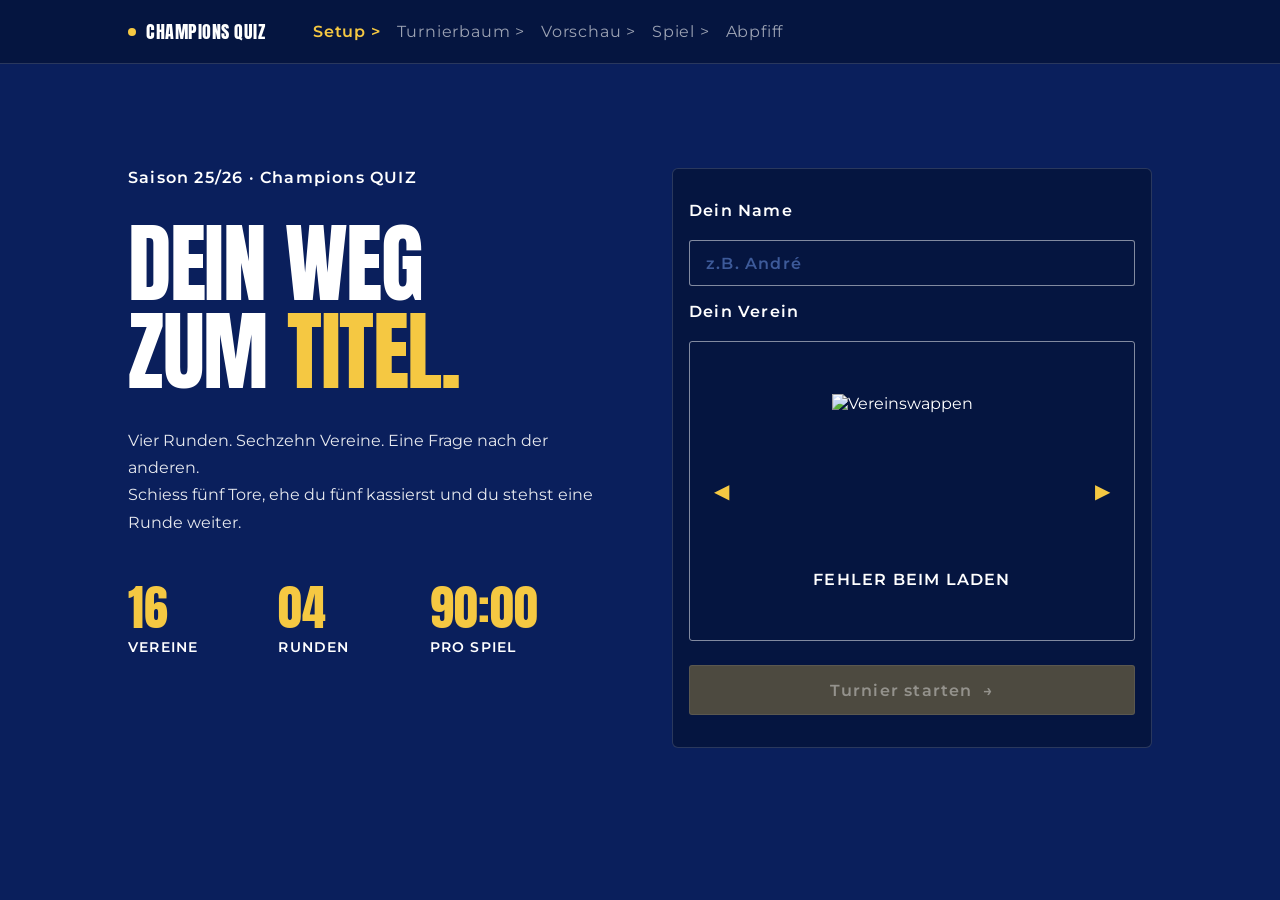
==== html/index.html @ 298d4f87 "Landing Page Grundstruktur + einbettung JS & API zugriff die Gesamte HTML wurde neu geschrieben und " ====
<!doctype html>
<html lang="de">
  <head>
    <meta charset="UTF-8" />
    <meta name="viewport" content="width=device-width, initial-scale=1.0" />
    <title>Champions Quiz</title>

    <!-- Google Fonts: Anton  & Montserrat  -->

    <link
      href="https://fonts.googleapis.com/css2?family=Anton&family=Montserrat:wght@400;600&display=swap"
      rel="stylesheet"
    />

    <link rel="stylesheet" href="../css/style.css" />
  </head>
  <body>
    <!-- Navigation -->
    <!-- Das ist die Navigationsleiste oben, zeigt den aktuellen Schritt im Quiz -->
    <header class="chrome">
      <div class="chrome__inner">
        <!-- Quiz Name: Champions Quiz + Punkt davor-->
        <div class="chrome__logo">
          <span class="chrome__dot"></span>
          <span class="chrome__title">CHAMPIONS QUIZ</span>
        </div>

        <!-- Schritte in der Navigation: Setup ist gelb weil es der aktueller Schritt ist -->
        <nav class="steps">
          <!-- Jeder Schritt ist ein <span>. "active" = aktueller Schritt (gelb) -->
          <span class="steps__item steps__item--active">Setup &gt;</span>
          <span class="steps__item">Turnierbaum &gt;</span>
          <span class="steps__item">Vorschau &gt;</span>
          <span class="steps__item">Spiel &gt;</span>
          <span class="steps__item">Abpfiff</span>
        </nav>
      </div>
    </header>

    <!-- Hauptinhalt also Main -->

    <main class="landing">
      <!-- links = Hero-Bereich -->

      <section class="hero">
        <p class="hero__label">Saison 25/26 · Champions QUIZ</p>

        <!-- Grosser Titel -->
        <!-- "TITEL." ist gelb  -->

        <h1 class="hero__title">
          DEIN WEG<br />
          ZUM <span class="hero__highlight">TITEL.</span>
        </h1>

        <!-- Beschreibungstext -->
        <p class="hero__description">
          Vier Runden. Sechzehn Vereine. Eine Frage nach der anderen.<br />
          Schiess fünf Tore, ehe du fünf kassierst und du stehst eine Runde
          weiter.
        </p>

        <!-- Stats: 3 Zahlen nebeneinander -->
        <div class="stats">
          <!-- Jede Stat hat eine grosse Zahl (gelb) und eine Beschriftung (weiss) -->
          <div class="stats__item">
            <span class="stats__number">16</span>
            <span class="stats__label">VEREINE</span>
          </div>
          <div class="stats__item">
            <span class="stats__number">04</span>
            <span class="stats__label">RUNDEN</span>
          </div>
          <div class="stats__item">
            <span class="stats__number">90:00</span>
            <span class="stats__label">PRO SPIEL</span>
          </div>
        </div>
      </section>

      <!-- ---- RECHTE SEITE: Setup-Karte ---- -->
      <aside class="setup-card">
        <!-- Name Eingabefeld -->
        <label class="setup-card__label" for="player-name">Dein Name</label>
        <input
          type="text"
          id="player-name"
          class="setup-card__input"
          placeholder="z.B. André"
        />

        <!-- Vereins Auswahl -->
        <p class="setup-card__label">Dein Verein</p>

        <!-- Team auswählen-->

        <div class="team-selector">
          <!-- links pfeil  -->
          <button
            class="team-selector__arrow"
            id="btn-prev"
            aria-label="Vorheriger Verein"
          >
            &#9664;
            <!-- ◀ Dreieck links -->
          </button>

          <!-- Vereinslogo und Name werden per JavaScript befüllt -->
          <div class="team-selector__display">
            <!-- team-logo wird per JS mit dem Wappen Bild gefüllt -->
            <img
              id="team-logo"
              src=""
              alt="Vereinswappen"
              class="team-selector__logo"
            />
            <!-- id="team-name" → wird per JS mit dem Vereinsnamen befüllt -->
            <p id="team-name" class="team-selector__name">Laden...</p>
          </div>

          <!-- Pfeil nach rechts: nächster Verein -->
          <button
            class="team-selector__arrow"
            id="btn-next"
            aria-label="Nächster Verein"
          >
            &#9654;
            <!-- ▶ Dreieck rechts -->
          </button>
        </div>

        <!-- Start-Button ist disabled bis Name eingegeben wird -->
        <button id="btn-start" class="btn-start btn-start--disabled" disabled>
          Turnier starten &nbsp;→
        </button>
      </aside>
    </main>

    <script src="../js/script.js" type="module"></script>
  </body>
</html>
---- css/style.css ----
:root {
    --farbe-hintergrund:  #0a1f5c; /* Seitenhintergrund – dunkelblau */
    --farbe-dunkelblau:   #051540; /* Navbar + Karte */
    --farbe-gelb:         #f5c842; /* Akzentfarbe – Titel & Zahlen */
    --farbe-weiss:        #ffffff;
    --farbe-rand:         rgba(255, 255, 255, 0.15); /* halbtransparenter Rand */
    --farbe-rand-hell:    rgba(255, 255, 255, 0.50); /* Input-Rand */
    --farbe-gruen:        #22c55e; /* Ausgewählt-Rahmen */
    --schrift-titel:      'Anton', sans-serif;       /* für grosse Überschriften */
    --schrift-text:       'Montserrat', sans-serif;  /* für Fliesstext */
}

/* ----------------------------------------------------------
   RESET & BASIS
   ---------------------------------------------------------- */
*, *::before, *::after {
    box-sizing: border-box; /* Padding/Border werden zum Element gezählt */
    margin: 0;
    padding: 0;
}

body {
    background-color: var(--farbe-hintergrund);
    color: var(--farbe-weiss);
    font-family: var(--schrift-text);
    min-height: 100vh;
}

/* ----------------------------------------------------------
   CHROME / NAVIGATIONSLEISTE (oben)
   ---------------------------------------------------------- */
.chrome {
    background-color: var(--farbe-dunkelblau);
    border-bottom: 1px solid var(--farbe-rand);
    height: 64px;
    position: fixed;  /* bleibt beim Scrollen oben */
    top: 0;
    left: 0;
    right: 0;
    z-index: 100;
}

.chrome__inner {
    /* zentriert den Inhalt und bringt ihn auf die richtige Breite */
    max-width: 1512px;
    margin: 0 auto;
    padding: 0 128px;
    height: 100%;
    display: flex;
    align-items: center;
    gap: 48px;
}

/* Logo-Bereich: Punkt + "CHAMPIONS QUIZ" */
.chrome__logo {
    display: flex;
    align-items: center;
    gap: 10px;
    flex-shrink: 0; /* Logo darf nicht kleiner werden */
}

/* Der kleine gelbe Punkt vor dem Logo */
.chrome__dot {
    width: 8px;
    height: 8px;
    border-radius: 50%; /* macht das Element rund */
    background-color: var(--farbe-gelb);
    display: block;
}

.chrome__title {
    font-family: var(--schrift-titel);
    font-size: 18px;
    color: var(--farbe-weiss);
    letter-spacing: 0.5px;
}

/* ----------------------------------------------------------
   SCHRITTE-NAVIGATION
   "Setup > Turnierbaum > Vorschau > Spiel > Abpfiff"
   ---------------------------------------------------------- */
.steps {
    display: flex;
    gap: 16px;
    align-items: center;
}

.steps__item {
    font-size: 16px;
    letter-spacing: 0.8px;
    color: var(--farbe-weiss);
    opacity: 0.6; /* inaktive Schritte sind leicht transparent */
}

/* Der aktive Schritt ist gelb und nicht transparent */
.steps__item--active {
    color: var(--farbe-gelb);
    opacity: 1;
    font-weight: 600;
}

/* ----------------------------------------------------------
   HAUPTINHALT: zweispaltig
   Links = Hero, Rechts = Setup-Karte
   ---------------------------------------------------------- */
.landing {
    max-width: 1512px;
    margin: 0 auto;
    padding: 168px 128px 80px; /* 168px oben = Abstand zur Navbar */
    display: grid;
    grid-template-columns: 1fr 1fr; /* zwei gleich breite Spalten */
    gap: 64px;
    align-items: start;
}

/* ----------------------------------------------------------
   HERO (linke Seite)
   ---------------------------------------------------------- */
.hero {
    display: flex;
    flex-direction: column;
    gap: 32px;
}

/* "Saison 25/26 · Champions QUIZ" */
.hero__label {
    font-size: 16px;
    font-weight: 600;
    letter-spacing: 1.2px;
    color: var(--farbe-weiss);
}

/* Grosser Titel "DEIN WEG ZUM TITEL." */
.hero__title {
    font-family: var(--schrift-titel);
    font-size: 88px;
    line-height: 1;
    letter-spacing: -1.5px;
    color: var(--farbe-weiss);
    font-weight: 400; /* Anton hat kein bold, deshalb 400 */
}

/* "TITEL." in gelb */
.hero__highlight {
    color: var(--farbe-gelb);
}

/* Beschreibungstext */
.hero__description {
    font-size: 16px;
    line-height: 1.7;
    max-width: 489px;
    color: var(--farbe-weiss);
    opacity: 0.9;
}

/* ----------------------------------------------------------
   STATS: 16 VEREINE / 04 RUNDEN / 90:00 PRO SPIEL
   ---------------------------------------------------------- */
.stats {
    display: flex;
    gap: 80px;
    margin-top: 16px;
}

.stats__item {
    display: flex;
    flex-direction: column;
    gap: 6px;
}

/* Grosse gelbe Zahl */
.stats__number {
    font-family: var(--schrift-titel);
    font-size: 48px;
    color: var(--farbe-gelb);
    line-height: 1;
}

/* Beschriftung unter der Zahl */
.stats__label {
    font-size: 14px;
    font-weight: 600;
    letter-spacing: 1.2px;
    color: var(--farbe-weiss);
}

/* ----------------------------------------------------------
   SETUP-KARTE (rechte Seite)
   ---------------------------------------------------------- */
.setup-card {
    background-color: var(--farbe-dunkelblau);
    border: 1px solid var(--farbe-rand);
    border-radius: 6px;
    padding: 32px 16px 32px;
    display: flex;
    flex-direction: column;
    gap: 16px;
}

/* Labels: "Dein Name" / "Dein Verein" */
.setup-card__label {
    font-size: 16px;
    font-weight: 600;
    letter-spacing: 1.2px;
    color: var(--farbe-weiss);
    display: block;
    margin-bottom: 4px;
}

/* Name-Eingabefeld */
.setup-card__input {
    width: 100%;
    height: 46px;
    background-color: var(--farbe-dunkelblau);
    border: 1px solid var(--farbe-rand-hell);
    border-radius: 3px;
    padding: 0 16px;
    font-family: var(--schrift-text);
    font-size: 16px;
    font-weight: 600;
    letter-spacing: 1.2px;
    color: var(--farbe-weiss);
    outline: none; /* kein blauer Rand beim Klick */
    transition: border-color 0.2s; /* weicher Übergang beim Fokus */
}

/* Input-Feld: Platzhalter-Farbe */
.setup-card__input::placeholder {
    color: #3d5a99; /* blaue Platzhalterfarbe aus Figma */
}

/* Input-Feld: beim Klick wird der Rand heller */
.setup-card__input:focus {
    border-color: var(--farbe-gelb);
}

/* ----------------------------------------------------------
   TEAM-SELECTOR
   Links Pfeil ◀  |  Logo + Name  |  Pfeil ▶ rechts
   ---------------------------------------------------------- */
.team-selector {
    display: flex;
    align-items: center;
    justify-content: space-between;
    border: 1px solid var(--farbe-rand-hell);
    border-radius: 3px;
    padding: 24px 16px;
    min-height: 300px;
    position: relative;
}

/* Pfeile links/rechts */
.team-selector__arrow {
    background: none;
    border: none;
    color: var(--farbe-gelb);
    font-size: 20px;
    cursor: pointer;
    padding: 8px;
    transition: opacity 0.2s;
    flex-shrink: 0;
}

.team-selector__arrow:hover {
    opacity: 0.7;
}

/* Mittlerer Bereich: Logo + Name */
.team-selector__display {
    display: flex;
    flex-direction: column;
    align-items: center;
    gap: 16px;
    flex: 1;
    cursor: pointer; /* zeigt dem User, dass er klicken kann */
}

/* Grüner Rahmen wenn ein Verein ausgewählt wurde */
.team-selector--ausgewaehlt {
    border-color: var(--farbe-gruen);
    transition: border-color 0.2s;
}

/* Vereinswappen */
.team-selector__logo {
    width: 160px;
    height: 160px;
    object-fit: contain; /* Bild nicht verzerren */
}

/* Vereinsname unter dem Logo */
.team-selector__name {
    font-size: 16px;
    font-weight: 600;
    letter-spacing: 1.2px;
    color: var(--farbe-weiss);
    text-transform: uppercase; /* z.B. "REAL MADRID" */
    text-align: center;
}

/* ----------------------------------------------------------
   START-BUTTON "Turnier starten →"
   ---------------------------------------------------------- */
.btn-start {
    width: 100%;
    height: 50px;
    border: 1px solid rgba(255, 255, 255, 0.08);
    border-radius: 3px;
    font-family: var(--schrift-text);
    font-size: 16px;
    font-weight: 600;
    letter-spacing: 1.2px;
    cursor: pointer;
    transition: opacity 0.2s, transform 0.1s;
    margin-top: 8px;
}

/* Aktiver Button: gelb mit dunklem Text */
.btn-start--active {
    background-color: var(--farbe-gelb);
    color: var(--farbe-dunkelblau);
}

.btn-start--active:hover {
    opacity: 0.9;
    transform: translateY(-1px); /* kleiner Hover-Effekt */
}

/* Inaktiver Button (disabled): grau/transparent, kein Klick möglich */
.btn-start--disabled {
    background-color: rgba(245, 200, 66, 0.3); /* gedimmtes Gelb */
    color: rgba(255, 255, 255, 0.4);
    cursor: not-allowed;
}

/* ----------------------------------------------------------
   RESPONSIVE: Tablet/Mobile
   ---------------------------------------------------------- */
@media (max-width: 1024px) {
    .landing {
        grid-template-columns: 1fr; /* eine Spalte */
        padding: 100px 32px 80px;
    }

    .hero__title {
        font-size: 56px;
    }

    .chrome__inner {
        padding: 0 32px;
    }
}
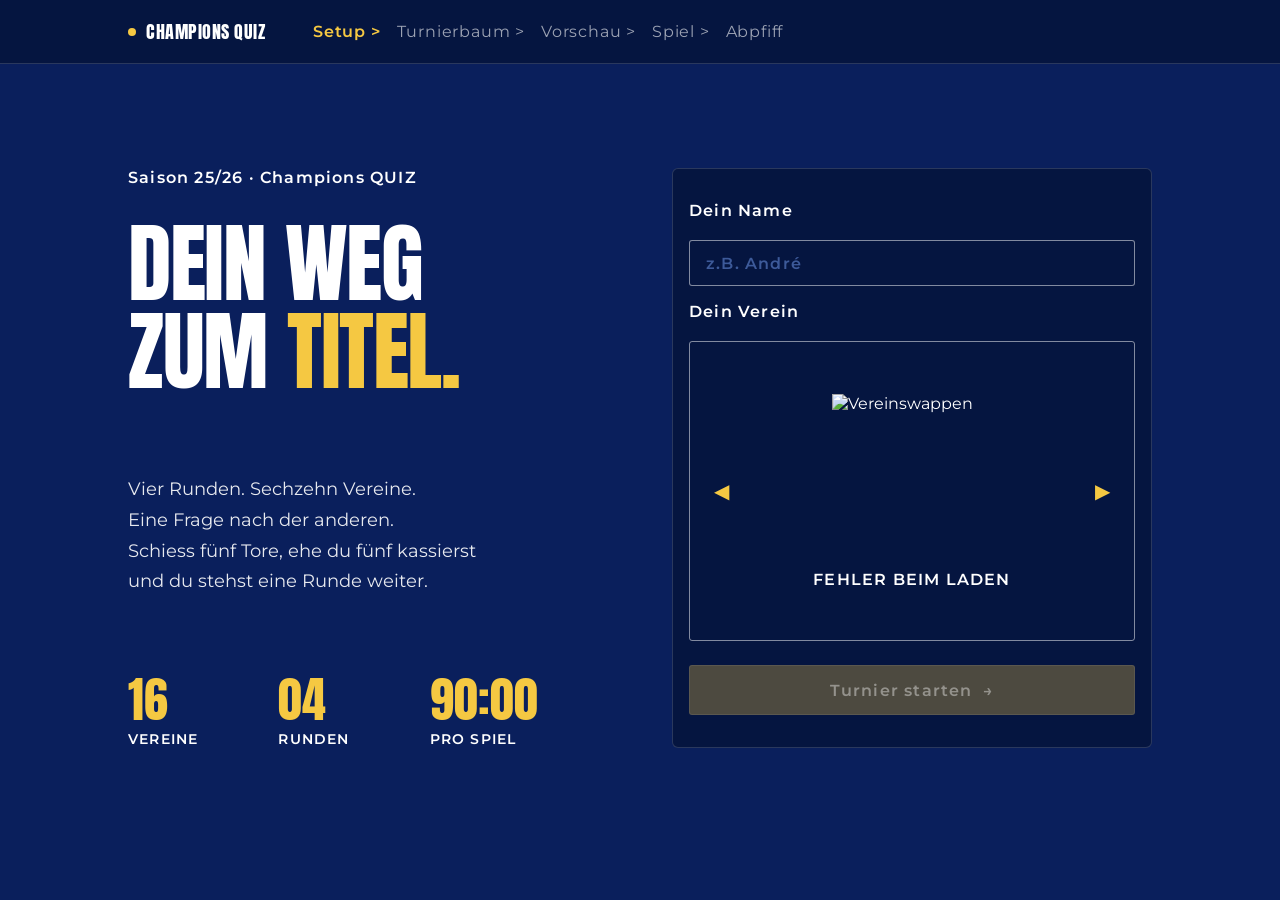
==== commit 217393b6: "Startseite angepasst abstände und dicke der Umrand angepasst" ====
--- a/html/index.html
+++ b/html/index.html
@@ -55,9 +55,10 @@
 
         <!-- Beschreibungstext -->
         <p class="hero__description">
-          Vier Runden. Sechzehn Vereine. Eine Frage nach der anderen.<br />
-          Schiess fünf Tore, ehe du fünf kassierst und du stehst eine Runde
-          weiter.
+          Vier Runden. Sechzehn Vereine.<br />
+          Eine Frage nach der anderen.<br />
+          Schiess fünf Tore, ehe du fünf kassierst<br />
+          und du stehst eine Runde weiter.
         </p>
 
         <!-- Stats: 3 Zahlen nebeneinander -->
--- a/css/style.css
+++ b/css/style.css
@@ -11,9 +11,7 @@
     --schrift-text:       'Montserrat', sans-serif;  /* für Fliesstext */
 }
 
-/* ----------------------------------------------------------
-   RESET & BASIS
-   ---------------------------------------------------------- */
+/* RESET & BASIS */
 *, *::before, *::after {
     box-sizing: border-box; /* Padding/Border werden zum Element gezählt */
     margin: 0;
@@ -27,9 +25,7 @@
     min-height: 100vh;
 }
 
-/* ----------------------------------------------------------
-   CHROME / NAVIGATIONSLEISTE (oben)
-   ---------------------------------------------------------- */
+/* CHROME / NAVIGATIONSLEISte */
 .chrome {
     background-color: var(--farbe-dunkelblau);
     border-bottom: 1px solid var(--farbe-rand);
@@ -57,10 +53,10 @@
     display: flex;
     align-items: center;
     gap: 10px;
-    flex-shrink: 0; /* Logo darf nicht kleiner werden */
-}
-
-/* Der kleine gelbe Punkt vor dem Logo */
+    flex-shrink: 0; /* Schrift Logo darf nicht kleiner werden */
+}
+
+/* Der kleine gelbe Punkt vor dem "Logo" */
 .chrome__dot {
     width: 8px;
     height: 8px;
@@ -76,10 +72,8 @@
     letter-spacing: 0.5px;
 }
 
-/* ----------------------------------------------------------
-   SCHRITTE-NAVIGATION
-   "Setup > Turnierbaum > Vorschau > Spiel > Abpfiff"
-   ---------------------------------------------------------- */
+/* Schritt Navigation
+   "Setup > Turnierbaum > Vorschau > Spiel > Abpfiff"*/
 .steps {
     display: flex;
     gap: 16px;
@@ -93,17 +87,15 @@
     opacity: 0.6; /* inaktive Schritte sind leicht transparent */
 }
 
-/* Der aktive Schritt ist gelb und nicht transparent */
+/* Der aktive Schritt ist gelb  */
 .steps__item--active {
     color: var(--farbe-gelb);
     opacity: 1;
     font-weight: 600;
 }
 
-/* ----------------------------------------------------------
-   HAUPTINHALT: zweispaltig
-   Links = Hero, Rechts = Setup-Karte
-   ---------------------------------------------------------- */
+/* Hautinhalt: zweispaltig
+   Links = Hero, Rechts = Setup-Karte */
 .landing {
     max-width: 1512px;
     margin: 0 auto;
@@ -111,12 +103,10 @@
     display: grid;
     grid-template-columns: 1fr 1fr; /* zwei gleich breite Spalten */
     gap: 64px;
-    align-items: start;
-}
-
-/* ----------------------------------------------------------
-   HERO (linke Seite)
-   ---------------------------------------------------------- */
+    align-items: stretch;
+}
+
+/* HERO (linke Seite) */
 .hero {
     display: flex;
     flex-direction: column;
@@ -131,7 +121,7 @@
     color: var(--farbe-weiss);
 }
 
-/* Grosser Titel "DEIN WEG ZUM TITEL." */
+/* Grosser Titel "DEIN WEG ZUM" */
 .hero__title {
     font-family: var(--schrift-titel);
     font-size: 88px;
@@ -148,20 +138,19 @@
 
 /* Beschreibungstext */
 .hero__description {
-    font-size: 16px;
+    font-size: 18px;
     line-height: 1.7;
     max-width: 489px;
     color: var(--farbe-weiss);
     opacity: 0.9;
-}
-
-/* ----------------------------------------------------------
-   STATS: 16 VEREINE / 04 RUNDEN / 90:00 PRO SPIEL
-   ---------------------------------------------------------- */
+    margin-top: auto;
+}
+
+/* grosse gelbe Zahlen */
 .stats {
     display: flex;
     gap: 80px;
-    margin-top: 16px;
+    margin-top: auto;
 }
 
 .stats__item {
@@ -170,7 +159,7 @@
     gap: 6px;
 }
 
-/* Grosse gelbe Zahl */
+/* Grosse gelbe Zahlen */
 .stats__number {
     font-family: var(--schrift-titel);
     font-size: 48px;
@@ -186,9 +175,7 @@
     color: var(--farbe-weiss);
 }
 
-/* ----------------------------------------------------------
-   SETUP-KARTE (rechte Seite)
-   ---------------------------------------------------------- */
+/* Setup Karte rechts */
 .setup-card {
     background-color: var(--farbe-dunkelblau);
     border: 1px solid var(--farbe-rand);
@@ -222,8 +209,8 @@
     font-weight: 600;
     letter-spacing: 1.2px;
     color: var(--farbe-weiss);
-    outline: none; /* kein blauer Rand beim Klick */
-    transition: border-color 0.2s; /* weicher Übergang beim Fokus */
+    outline: none; 
+    transition: border-color 0.2s; /* weicher Übergang  */
 }
 
 /* Input-Feld: Platzhalter-Farbe */
@@ -234,12 +221,10 @@
 /* Input-Feld: beim Klick wird der Rand heller */
 .setup-card__input:focus {
     border-color: var(--farbe-gelb);
-}
-
-/* ----------------------------------------------------------
-   TEAM-SELECTOR
-   Links Pfeil ◀  |  Logo + Name  |  Pfeil ▶ rechts
-   ---------------------------------------------------------- */
+    border-width: 3px;
+}
+
+/*  Team auswählen */
 .team-selector {
     display: flex;
     align-items: center;
@@ -251,7 +236,7 @@
     position: relative;
 }
 
-/* Pfeile links/rechts */
+/* Pfeile links und rechts */
 .team-selector__arrow {
     background: none;
     border: none;
@@ -279,7 +264,7 @@
 
 /* Grüner Rahmen wenn ein Verein ausgewählt wurde */
 .team-selector--ausgewaehlt {
-    border-color: var(--farbe-gruen);
+    border: 3px solid var(--farbe-gruen);
     transition: border-color 0.2s;
 }
 
@@ -287,22 +272,21 @@
 .team-selector__logo {
     width: 160px;
     height: 160px;
-    object-fit: contain; /* Bild nicht verzerren */
-}
-
-/* Vereinsname unter dem Logo */
+    object-fit: contain; /* nicht verzerren */
+}
+
+/* Vereinsname unter dem Wappen */
 .team-selector__name {
     font-size: 16px;
     font-weight: 600;
     letter-spacing: 1.2px;
     color: var(--farbe-weiss);
-    text-transform: uppercase; /* z.B. "REAL MADRID" */
+    text-transform: uppercase; 
     text-align: center;
 }
 
-/* ----------------------------------------------------------
-   START-BUTTON "Turnier starten →"
-   ---------------------------------------------------------- */
+/* Turnier starten Button */
+
 .btn-start {
     width: 100%;
     height: 50px;
@@ -352,3 +336,854 @@
         padding: 0 32px;
     }
 }
+
+/* ============================================================
+   TURNIERBAUM – Neue Klassen für turnierbaum.html
+   ============================================================ */
+
+/* Die ganze Turnierbaum-Seite */
+.turnierbaum-page {
+    padding-top: 68px;   /* 64px Navbar + 4px Abstand */
+    padding-bottom: 8px;
+    overflow-x: auto;    /* bei kleinen Screens scrollbar */
+}
+
+/* SPALTEN-BESCHRIFTUNGEN oben ("ACHTELFINALE" etc.) */
+.bracket-header {
+    max-width: 1512px;
+    margin: 0 auto;
+    padding: 0 128px;
+}
+
+.bracket-header__inner {
+    display: grid;
+    /* 7 Inhalts-Spalten (168px) + 6 Lücken (16px) = 13 Grid-Spalten total */
+    grid-template-columns: 168px 16px 168px 16px 168px 16px 168px 16px 168px 16px 168px 16px 168px;
+    padding-bottom: 8px;
+}
+
+/* Jede Beschriftung landet in der richtigen Spalte */
+.bracket-header__inner span { font-size: 14px; font-weight: 600; letter-spacing: 1.2px; color: var(--farbe-weiss); }
+.bracket-header__inner span:nth-child(1) { grid-column: 1; }  /* ACHTELFINALE links */
+.bracket-header__inner span:nth-child(2) { grid-column: 3; }  /* VIERTELFINALE links */
+.bracket-header__inner span:nth-child(3) { grid-column: 5; }  /* HALBFINALE links */
+.bracket-header__inner span:nth-child(4) { grid-column: 7; text-align: center; } /* FINALE */
+.bracket-header__inner span:nth-child(5) { grid-column: 9; }  /* HALBFINALE rechts */
+.bracket-header__inner span:nth-child(6) { grid-column: 11; } /* VIERTELFINALE rechts */
+.bracket-header__inner span:nth-child(7) { grid-column: 13; } /* ACHTELFINALE rechts */
+
+/* Weisse Trennlinie unter den Labels */
+.bracket-header__line {
+    height: 1px;
+    background-color: rgba(255, 255, 255, 0.4);
+    margin-top: 8px;
+}
+
+/* DER BRACKET – 7-spaltiges Grid */
+.bracket {
+    max-width: 1512px;
+    margin: 0 auto;
+    padding: 0 128px;
+    display: grid;
+    /* 7 Inhalts-Spalten (168px) mit 16px Lücken als eigene Spalten */
+    grid-template-columns: 168px 16px 168px 16px 168px 16px 168px 16px 168px 16px 168px 16px 168px;
+    min-height: 640px;
+}
+
+/* Basis für alle Bracket-Spalten: flex nach unten */
+.bracket__col {
+    display: flex;
+    flex-direction: column;
+}
+
+/* SPALTE 1 – Achtelfinale Links */
+.bracket__col--af-links {
+    grid-column: 1;
+    padding-top: 30px;
+}
+/* Abstände zwischen den 4 AF-Karten – skaliert auf ~637px Gesamthöhe */
+.bracket__col--af-links .match-card:nth-child(2) { margin-top: 140px; }
+.bracket__col--af-links .match-card:nth-child(3) { margin-top: 103px; }
+.bracket__col--af-links .match-card:nth-child(4) { margin-top: 140px; }
+
+/* SPALTE 2 – Viertelfinale Links */
+.bracket__col--vf-links {
+    grid-column: 3;
+    padding-top: 132px;
+}
+.bracket__col--vf-links .match-card:nth-child(2) { margin-top: 303px; }
+
+/* SPALTE 3 – Halbfinale Links */
+.bracket__col--hf-links {
+    grid-column: 5;
+    padding-top: 309px;
+}
+
+/* SPALTE 4 – Finale (Mitte) */
+.bracket__col--finale {
+    grid-column: 7;
+    display: flex;
+    flex-direction: column;
+    align-items: center;
+    justify-content: center;
+    padding-top: 56px;
+}
+
+/* SPALTE 5 – Halbfinale Rechts */
+.bracket__col--hf-rechts {
+    grid-column: 9;
+    padding-top: 309px;
+}
+
+/* SPALTE 6 – Viertelfinale Rechts */
+.bracket__col--vf-rechts {
+    grid-column: 11;
+    padding-top: 130px;
+}
+.bracket__col--vf-rechts .match-card:nth-child(2) { margin-top: 303px; }
+
+/* SPALTE 7 – Achtelfinale Rechts */
+.bracket__col--af-rechts {
+    grid-column: 13;
+    padding-top: 28px;
+}
+.bracket__col--af-rechts .match-card:nth-child(2) { margin-top: 140px; }
+.bracket__col--af-rechts .match-card:nth-child(3) { margin-top: 103px; }
+.bracket__col--af-rechts .match-card:nth-child(4) { margin-top: 140px; }
+
+/* MATCH-KARTE – einzelne Spiel-Karte mit 2 Teams */
+.match-card {
+    width: 168px;
+    height: 56px;
+    background-color: var(--farbe-dunkelblau);
+    border: 1px solid rgba(255, 255, 255, 0.08);
+    border-radius: 3px;
+    overflow: hidden;
+    flex-shrink: 0;
+    cursor: pointer;
+    transition: border-color 0.2s;
+}
+.match-card:hover { border-color: rgba(255, 255, 255, 0.3); }
+
+/* Aktive Karte: grüner Rahmen (Spiel des Spielers) */
+.match-card--aktiv { border: 2px solid #00ff88; }
+
+/* Abgeschlossene Spieler-Runde: gedimmt mit grünem Hauch */
+.match-card--gespielt { border: 2px solid rgba(0, 255, 136, 0.3); opacity: 0.55; }
+
+/* Platzhalter (zukünftige Runden): leicht durchsichtig */
+.match-card--platzhalter { opacity: 0.7; }
+
+/* Heim-Reihe (oben) */
+.match-card__heim {
+    height: 28px;
+    background-color: rgba(255, 255, 255, 0.08);
+    display: flex;
+    align-items: center;
+}
+
+/* Gast-Reihe (unten) */
+.match-card__gast {
+    height: 28px;
+    display: flex;
+    align-items: center;
+}
+
+/* Farbiger Streifen am linken Rand */
+.match-card__streifen { width: 3px; height: 28px; flex-shrink: 0; }
+.match-card__streifen--rot  { background-color: rgba(220, 5, 45, 0.8); }
+.match-card__streifen--gelb { background-color: #fde100; }
+
+/* Team-Name */
+.match-card__teamname {
+    font-size: 14px;
+    font-weight: 600;
+    letter-spacing: 1.2px;
+    color: #f0f4ff;
+    padding-left: 8px;
+    white-space: nowrap;
+    overflow: hidden;
+    text-overflow: ellipsis;
+}
+/* Gast-Name leicht gedimmt (blau-grau) */
+.match-card__teamname--gast { color: #8892b0; }
+
+/* CHAMPIONS BADGE – goldener Text in der Mitte */
+.champions-badge {
+    background-color: var(--farbe-dunkelblau);
+    color: var(--farbe-gelb);
+    font-family: var(--schrift-titel);
+    font-size: 16px;
+    letter-spacing: 1px;
+    padding: 12px 24px;
+    border-radius: 3px;
+    margin-bottom: 32px;
+    white-space: nowrap;
+    text-align: center;
+}
+
+/* BOTTOM BUTTONS */
+.bracket-buttons {
+    max-width: 1512px;
+    margin: 12px auto 0;
+    padding: 0 128px;
+    display: flex;
+    justify-content: space-between;
+    align-items: center;
+}
+
+/* "← Zurück" */
+.btn-zurueck {
+    height: 44px;
+    width: 140px;
+    background-color: var(--farbe-dunkelblau);
+    border: 1px solid rgba(255, 255, 255, 0.08);
+    border-radius: 3px;
+    color: var(--farbe-weiss);
+    font-family: var(--schrift-text);
+    font-size: 16px;
+    font-weight: 600;
+    letter-spacing: 1.2px;
+    cursor: pointer;
+    transition: opacity 0.2s;
+}
+.btn-zurueck:hover { opacity: 0.7; }
+
+/* "Zum nächsten Spiel →" */
+.btn-weiter {
+    height: 44px;
+    padding: 0 20px;
+    background-color: var(--farbe-gelb);
+    border: none;
+    border-radius: 3px;
+    color: var(--farbe-dunkelblau);
+    font-family: var(--schrift-text);
+    font-size: 16px;
+    font-weight: 700;
+    letter-spacing: 1.2px;
+    cursor: pointer;
+    transition: opacity 0.2s, transform 0.1s;
+}
+.btn-weiter:hover { opacity: 0.9; transform: translateY(-1px); }
+
+
+/* ============================================================
+   MATCH VORSCHAU – Neue Klassen für vorschau.html
+   ============================================================ */
+
+/* Seiten-Container */
+.vorschau-page {
+    padding-top: 100px;   /* 64px Navbar + etwas Luft */
+    padding-bottom: 60px;
+    min-height: 100vh;
+    max-width: 1512px;
+    margin: 0 auto;
+    padding-left: 128px;
+    padding-right: 128px;
+}
+
+/* "MATCH VORSCHAU" – Titel oben links */
+.vorschau__title {
+    font-family: var(--schrift-titel);
+    font-size: 48px;
+    color: var(--farbe-weiss);
+    font-weight: 400;
+    margin-bottom: 40px;
+    margin-top: 60px;
+}
+
+/* Drei-Spalten-Layout: Spieler | VS-Bereich | Gegner */
+.vorschau__content {
+    display: grid;
+    grid-template-columns: 1fr 300px 1fr;  /* aussen gleich, Mitte fix */
+    gap: 40px;
+    align-items: center;
+    min-height: 500px;
+}
+
+/* Jede Team-Spalte: zentriert, vertikal gestapelt */
+.vorschau__team {
+    display: flex;
+    flex-direction: column;
+    align-items: center;
+    gap: 16px;
+    text-align: center;
+}
+
+/* "DU SPIELST ALS" / "GEGNER" Label */
+.vorschau__team-label {
+    font-size: 16px;
+    font-weight: 600;
+    letter-spacing: 1.2px;
+    color: var(--farbe-weiss);
+}
+
+/* Team-Logo: gross, quadratisch, nicht verzerrt */
+.vorschau__logo {
+    width: 280px;
+    height: 280px;
+    object-fit: contain;
+}
+
+/* Team-Name in Anton-Font */
+.vorschau__team-name {
+    font-family: var(--schrift-titel);
+    font-size: 40px;
+    font-weight: 400;
+    color: var(--farbe-weiss);
+    line-height: 1.1;
+}
+
+/* Spieler-Team-Name: GELB */
+.vorschau__team-name--gelb {
+    color: var(--farbe-gelb);
+}
+
+/* Liga-Info: "Bundesliga · Deutschland" */
+.vorschau__liga {
+    font-size: 16px;
+    font-weight: 600;
+    letter-spacing: 1.2px;
+    color: var(--farbe-weiss);
+    opacity: 0.7;
+}
+
+/* MITTLERE SPALTE: Runde, VS, Schwierigkeit, Buttons */
+.vorschau__mitte {
+    display: flex;
+    flex-direction: column;
+    align-items: center;
+    gap: 20px;
+    text-align: center;
+}
+
+/* Runden-Name: "ACHTELFINALE" */
+.vorschau__runde {
+    font-family: var(--schrift-titel);
+    font-size: 32px;
+    font-weight: 400;
+    color: var(--farbe-weiss);
+    white-space: nowrap;
+}
+
+/* Grosses "VS" */
+.vorschau__vs {
+    font-family: var(--schrift-titel);
+    font-size: 96px;
+    font-weight: 400;
+    color: var(--farbe-weiss);
+    line-height: 1;
+}
+
+/* Schwierigkeits-Container */
+.vorschau__schwierigkeit {
+    display: flex;
+    flex-direction: column;
+    align-items: center;
+    gap: 8px;
+}
+
+.vorschau__schwierigkeit-label {
+    font-size: 14px;
+    font-weight: 600;
+    letter-spacing: 1.2px;
+    color: var(--farbe-weiss);
+}
+
+/* Die 3 Punkte nebeneinander */
+.vorschau__dots {
+    display: flex;
+    gap: 10px;
+    align-items: center;
+}
+
+/* Einzelner Punkt: standardmässig leer/grau */
+.vorschau__dot {
+    width: 12px;
+    height: 12px;
+    border-radius: 50%;   /* rund */
+    background-color: rgba(255, 255, 255, 0.25);
+    display: block;
+}
+
+/* Aktiver Punkt: gelb ausgefüllt */
+.vorschau__dot--aktiv {
+    background-color: var(--farbe-gelb);
+}
+
+/* "Anpfiff →" Button – roter Hintergrund aus Figma (#ff4e6a) */
+.btn-anpfiff {
+    height: 56px;
+    width: 220px;
+    background-color: #ff4e6a;  /* Farbe direkt aus Figma */
+    border: none;
+    border-radius: 3px;
+    color: var(--farbe-weiss);
+    font-family: var(--schrift-titel);
+    font-size: 28px;
+    font-weight: 400;
+    letter-spacing: 1px;
+    cursor: pointer;
+    transition: opacity 0.2s, transform 0.1s;
+}
+
+.btn-anpfiff:hover {
+    opacity: 0.9;
+    transform: translateY(-1px);
+}
+
+
+/* ============================================================
+   SPIEL – Neue Klassen für spiel.html
+   Basierend auf Figma: Match 1/2 Screens + Abpfiff Screens
+   ============================================================ */
+
+/* Seiten-Container – beginnt direkt unter der Navbar */
+.spiel-page {
+    padding-top: 64px;  /* Exakt die Navbar-Höhe */
+    min-height: 100vh;
+}
+
+/* ============================================================
+   SCOREBOARD (aus Figma "Component 2 / Scoreboard")
+   Breite Leiste direkt unter der Navbar
+   ============================================================ */
+.scoreboard {
+    display: flex;
+    align-items: center;
+    background-color: var(--farbe-dunkelblau);
+    border: 1px solid rgba(255, 255, 255, 0.12);
+    border-radius: 4px;
+    margin: 0 128px;
+    height: 105px;
+    position: relative;
+    overflow: hidden;  /* damit Farbverläufe nicht aus der Box laufen */
+}
+
+/* Linke Spieler-Seite: roter Gradient (aus Figma) */
+.scoreboard__seite--heim {
+    flex: 1;
+    display: flex;
+    align-items: center;
+    gap: 12px;
+    padding: 0 24px;
+    /* Roter Farbverlauf: links stark, rechts transparent */
+    background: linear-gradient(to right, rgba(220, 5, 45, 0.45), rgba(220, 5, 45, 0));
+    height: 100%;
+}
+
+/* Rechte Gegner-Seite: gelber Gradient (aus Figma) */
+.scoreboard__seite--gast {
+    flex: 1;
+    display: flex;
+    align-items: center;
+    justify-content: flex-end;
+    gap: 12px;
+    padding: 0 24px;
+    /* Gelber Farbverlauf: rechts stark, links transparent */
+    background: linear-gradient(to left, rgba(253, 225, 0, 0.3), rgba(253, 225, 0, 0));
+    height: 100%;
+}
+
+/* Team-Logo im Scoreboard (kleiner als auf Vorschau) */
+.scoreboard__logo {
+    width: 65px;
+    height: 65px;
+    object-fit: contain;
+    flex-shrink: 0;
+}
+
+/* Team-Infos: Kürzel + Name */
+.scoreboard__teaminfo {
+    display: flex;
+    flex-direction: column;
+    gap: 4px;
+}
+
+.scoreboard__teaminfo--rechts {
+    text-align: right;
+}
+
+/* Team-Kürzel: "FCB" gross in Anton */
+.scoreboard__kuerzel {
+    font-family: var(--schrift-titel);
+    font-size: 32px;
+    color: #f0f4ff;
+    line-height: 1;
+}
+
+/* Team-Name klein: "BAYERN" */
+.scoreboard__teamname-klein {
+    font-size: 14px;
+    font-weight: 600;
+    letter-spacing: 1.2px;
+    color: #8892b0;
+}
+
+/* Mitte: Timer + Score */
+.scoreboard__mitte {
+    flex-shrink: 0;
+    display: flex;
+    flex-direction: column;
+    align-items: center;
+    gap: 4px;
+    min-width: 140px;
+}
+
+/* Spielzeit: "32:18" in Montserrat */
+.scoreboard__zeit {
+    font-size: 16px;
+    font-weight: 600;
+    letter-spacing: 1.2px;
+    color: var(--farbe-weiss);
+}
+
+/* Score: "2 : 1" gross in Anton */
+.scoreboard__score {
+    font-family: var(--schrift-titel);
+    font-size: 38px;
+    color: #f0f4ff;
+    line-height: 1;
+}
+
+/* ============================================================
+   FRAGE-KARTE (aus Figma "Question Card")
+   ============================================================ */
+.question-card {
+    background-color: var(--farbe-dunkelblau);
+    border: 1px solid rgba(255, 255, 255, 1);
+    border-radius: 6px;
+    margin: 16px 128px 0;
+    padding: 24px 32px 32px;
+    position: relative;
+    min-height: 580px;
+}
+
+/* Grüner Balken ganz oben auf der Karte (4px, aus Figma) */
+.question-card__balken {
+    position: absolute;
+    top: 0;
+    left: 0;
+    right: 0;
+    height: 4px;
+    background-color: #00ff88;  /* Figma: #0f8 = #00ff88 */
+    border-radius: 6px 6px 0 0;
+}
+
+/* "Frage 3 · Achtelfinale" Label */
+.question-card__label {
+    font-size: 16px;
+    font-weight: 600;
+    letter-spacing: 1.2px;
+    color: var(--farbe-weiss);
+    margin-bottom: 16px;
+    margin-top: 8px;
+}
+
+/* Wrapper für das Bild zentriert */
+.question-card__bild-wrapper {
+    display: flex;
+    justify-content: center;
+    align-items: center;
+    height: 220px;
+    margin-bottom: 16px;
+}
+
+/* Das Vereinswappen / Bild in der Frage */
+.question-card__bild {
+    max-height: 200px;
+    max-width: 220px;
+    object-fit: contain;
+}
+
+/* Frage-Text in Anton (48px aus Figma) */
+.question-card__frage {
+    font-family: var(--schrift-titel);
+    font-size: 40px;
+    color: #f0f4ff;
+    text-align: center;
+    line-height: 1.1;
+    margin-bottom: 32px;
+}
+
+/* 2×2 Raster für die Antwort-Buttons */
+.antworten-grid {
+    display: grid;
+    grid-template-columns: 1fr 1fr;  /* zwei gleich breite Spalten */
+    gap: 16px;
+}
+
+/* Einzelner Antwort-Button */
+.antwort-btn {
+    background-color: var(--farbe-dunkelblau);
+    border: 2px solid rgba(255, 255, 255, 0.26);
+    border-radius: 4px;
+    height: 72px;
+    display: flex;
+    align-items: center;
+    gap: 16px;
+    padding: 0 16px;
+    cursor: pointer;
+    transition: border-color 0.15s, background-color 0.15s;
+    text-align: left;
+}
+
+.antwort-btn:hover {
+    border-color: rgba(255, 255, 255, 0.6);
+}
+
+/* Buchstaben-Badge (A/B/C/D) */
+.antwort-btn__badge {
+    background-color: rgba(255, 255, 255, 0.25);
+    border-radius: 2px;
+    width: 28px;
+    height: 28px;
+    display: flex;
+    align-items: center;
+    justify-content: center;
+    font-size: 16px;
+    font-weight: 600;
+    letter-spacing: 1.2px;
+    color: var(--farbe-weiss);
+    flex-shrink: 0;
+}
+
+/* Antwort-Text */
+.antwort-btn__text {
+    font-size: 16px;
+    font-weight: 600;
+    letter-spacing: 1.2px;
+    color: var(--farbe-weiss);
+}
+
+/* Richtige Antwort: grüner Rahmen + grüner Hintergrund */
+.antwort-btn--richtig {
+    border-color: #00ff88;
+    background-color: rgba(0, 255, 136, 0.15);
+}
+
+/* Falsche Antwort: roter Rahmen + roter Hintergrund */
+.antwort-btn--falsch {
+    border-color: rgba(220, 5, 45, 0.8);
+    background-color: rgba(220, 5, 45, 0.15);
+}
+
+/* Antwort-Buttons deaktivieren nach Klick */
+.antwort-btn--deaktiviert {
+    cursor: not-allowed;
+    opacity: 0.6;
+}
+
+/* logoWahl-Fragen (Finale): Wappen-Bild im Antwort-Button */
+.antwort-btn__crest {
+    height: 48px;
+    width: 48px;
+    object-fit: contain;
+    display: block;
+}
+
+/* ============================================================
+   OVERLAYS: TOR! und GEGENTOR! (aus Figma Toor/Gegentor Screens)
+   ============================================================ */
+
+/* Basis-Overlay: deckt die ganze Seite ab */
+.tor-overlay {
+    position: fixed;
+    inset: 0;             /* top/left/right/bottom = 0 */
+    z-index: 200;
+    display: flex;
+    align-items: center;
+    justify-content: center;
+}
+
+/* Grüner Hintergrund für TOR! */
+.tor-overlay--gruen {
+    background-color: #00a651;  /* Figma: grüner Toor-Screen */
+}
+
+/* Roter Hintergrund für GEGENTOR! */
+.tor-overlay--rot {
+    background-color: rgba(180, 0, 0, 0.95);
+}
+
+/* Inhalt des Overlays: zentriert */
+.tor-overlay__inhalt {
+    text-align: center;
+}
+
+/* "TOR!" oder "GEGENTOR!" Text */
+.tor-overlay__text {
+    font-family: var(--schrift-titel);
+    font-size: 96px;
+    color: var(--farbe-weiss);
+    line-height: 1;
+}
+
+.tor-overlay__emoji {
+    font-size: 64px;
+    margin-top: 16px;
+}
+
+/* ============================================================
+   OVERLAY SICHTBARKEIT (Cheatsheet 05: classList)
+   .overlay--versteckt macht ein Element unsichtbar.
+   Per JS: element.classList.remove('overlay--versteckt') = zeigen
+           element.classList.add('overlay--versteckt')    = verstecken
+   ============================================================ */
+.overlay--versteckt {
+    display: none !important;
+}
+
+/* ============================================================
+   ABPFIFF SCREEN (aus Figma "Abpfiff Sieg / Niederlage")
+   ============================================================ */
+.abpfiff {
+    position: fixed;
+    inset: 0;
+    background-color: var(--farbe-hintergrund);
+    z-index: 300;
+    display: flex;
+    flex-direction: column;
+    align-items: center;
+    justify-content: center;
+    padding: 64px 128px;
+}
+
+/* "ABPFIFF 90:00" grosser Titel oben */
+.abpfiff__titel {
+    font-family: var(--schrift-titel);
+    font-size: 64px;
+    color: var(--farbe-weiss);
+    margin-bottom: 32px;
+    text-align: center;
+}
+
+/* Weisse Ergebnis-Karte in der Mitte */
+.abpfiff__karte {
+    background-color: var(--farbe-dunkelblau);
+    border: 1px solid rgba(255, 255, 255, 0.15);
+    border-radius: 8px;
+    padding: 32px 48px;
+    max-width: 900px;
+    width: 100%;
+    display: flex;
+    flex-direction: column;
+    align-items: center;
+    gap: 16px;
+}
+
+/* "SIEG!" oder "NIEDERLAGE" */
+.abpfiff__ergebnis {
+    font-family: var(--schrift-titel);
+    font-size: 72px;
+    color: var(--farbe-gelb);  /* Gelb für Sieg */
+    line-height: 1;
+}
+
+/* Rotes "NIEDERLAGE" */
+.abpfiff__ergebnis--niederlage {
+    color: rgba(220, 5, 45, 0.9);
+}
+
+/* Logo + Score + Logo nebeneinander */
+.abpfiff__logos {
+    display: flex;
+    align-items: center;
+    gap: 24px;
+}
+
+.abpfiff__logo {
+    width: 100px;
+    height: 100px;
+    object-fit: contain;
+}
+
+/* Endstand: "5 : 3" */
+.abpfiff__score {
+    font-family: var(--schrift-titel);
+    font-size: 56px;
+    color: var(--farbe-weiss);
+}
+
+/* Team-Namen unter den Logos */
+.abpfiff__namen {
+    display: flex;
+    justify-content: space-between;
+    width: 100%;
+    max-width: 400px;
+}
+
+.abpfiff__name {
+    font-size: 16px;
+    font-weight: 600;
+    letter-spacing: 1.2px;
+    color: var(--farbe-weiss);
+    text-align: center;
+    flex: 1;
+}
+
+/* Stats-Reihe: Runde | Richtig | Weiter */
+.abpfiff__stats {
+    display: flex;
+    gap: 48px;
+    border-top: 1px solid rgba(255, 255, 255, 0.1);
+    padding-top: 16px;
+    width: 100%;
+    justify-content: center;
+}
+
+.abpfiff__stat {
+    display: flex;
+    flex-direction: column;
+    gap: 4px;
+    align-items: center;
+}
+
+.abpfiff__stat-label {
+    font-size: 14px;
+    color: #8892b0;
+    font-weight: 600;
+    letter-spacing: 1.2px;
+}
+
+.abpfiff__stat-wert {
+    font-size: 16px;
+    font-weight: 600;
+    letter-spacing: 1.2px;
+    color: var(--farbe-weiss);
+}
+
+/* Glückwunsch-Text */
+.abpfiff__meldung {
+    font-size: 16px;
+    font-weight: 600;
+    letter-spacing: 1.2px;
+    color: var(--farbe-weiss);
+    text-align: center;
+    max-width: 600px;
+}
+
+/* CTA Button im Abpfiff */
+.abpfiff__btn {
+    height: 56px;
+    padding: 0 32px;
+    background-color: var(--farbe-gelb);
+    border: none;
+    border-radius: 3px;
+    color: var(--farbe-dunkelblau);
+    font-family: var(--schrift-text);
+    font-size: 16px;
+    font-weight: 700;
+    letter-spacing: 1.2px;
+    cursor: pointer;
+    transition: opacity 0.2s;
+    margin-top: 8px;
+}
+
+.abpfiff__btn:hover { opacity: 0.9; }
+
+/* Roter Button bei Niederlage (Nochmal spielen) */
+.abpfiff__btn--niederlage {
+    background-color: #ff4e6a;
+    color: var(--farbe-weiss);
+}
